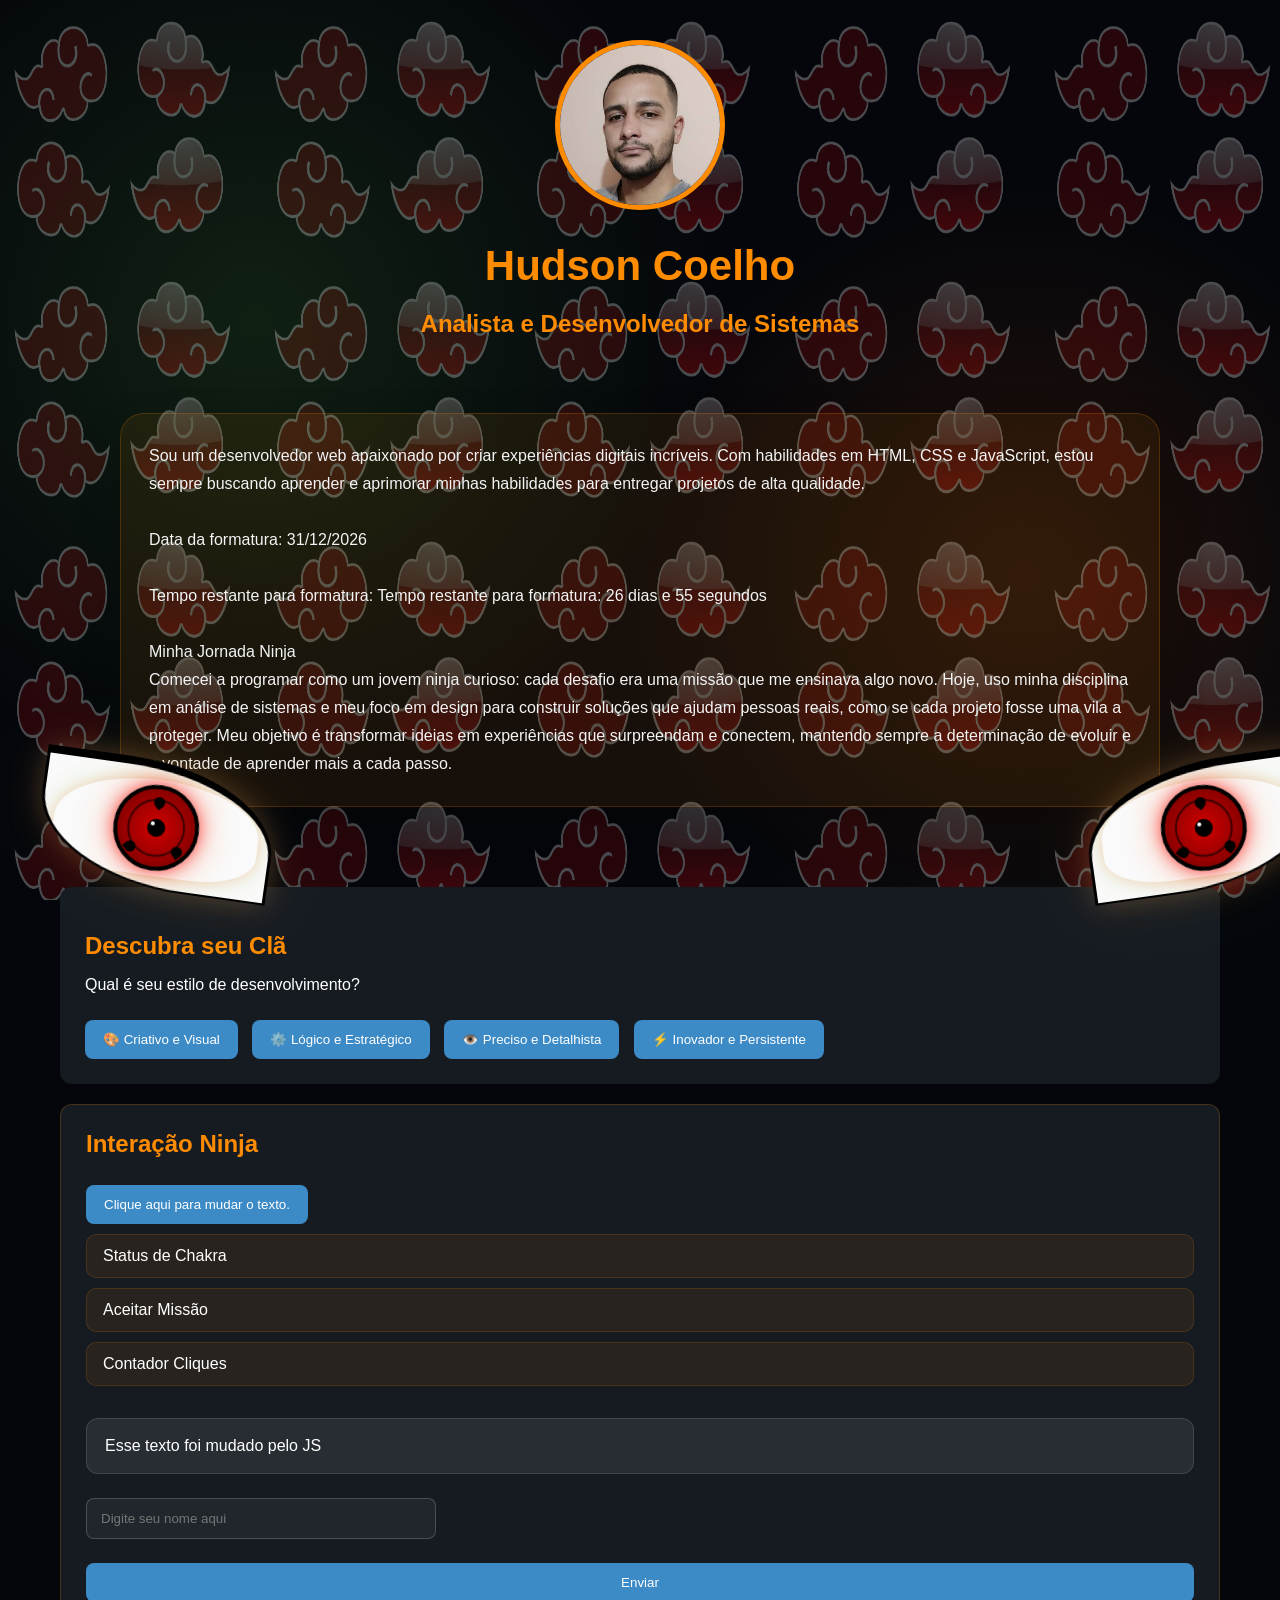
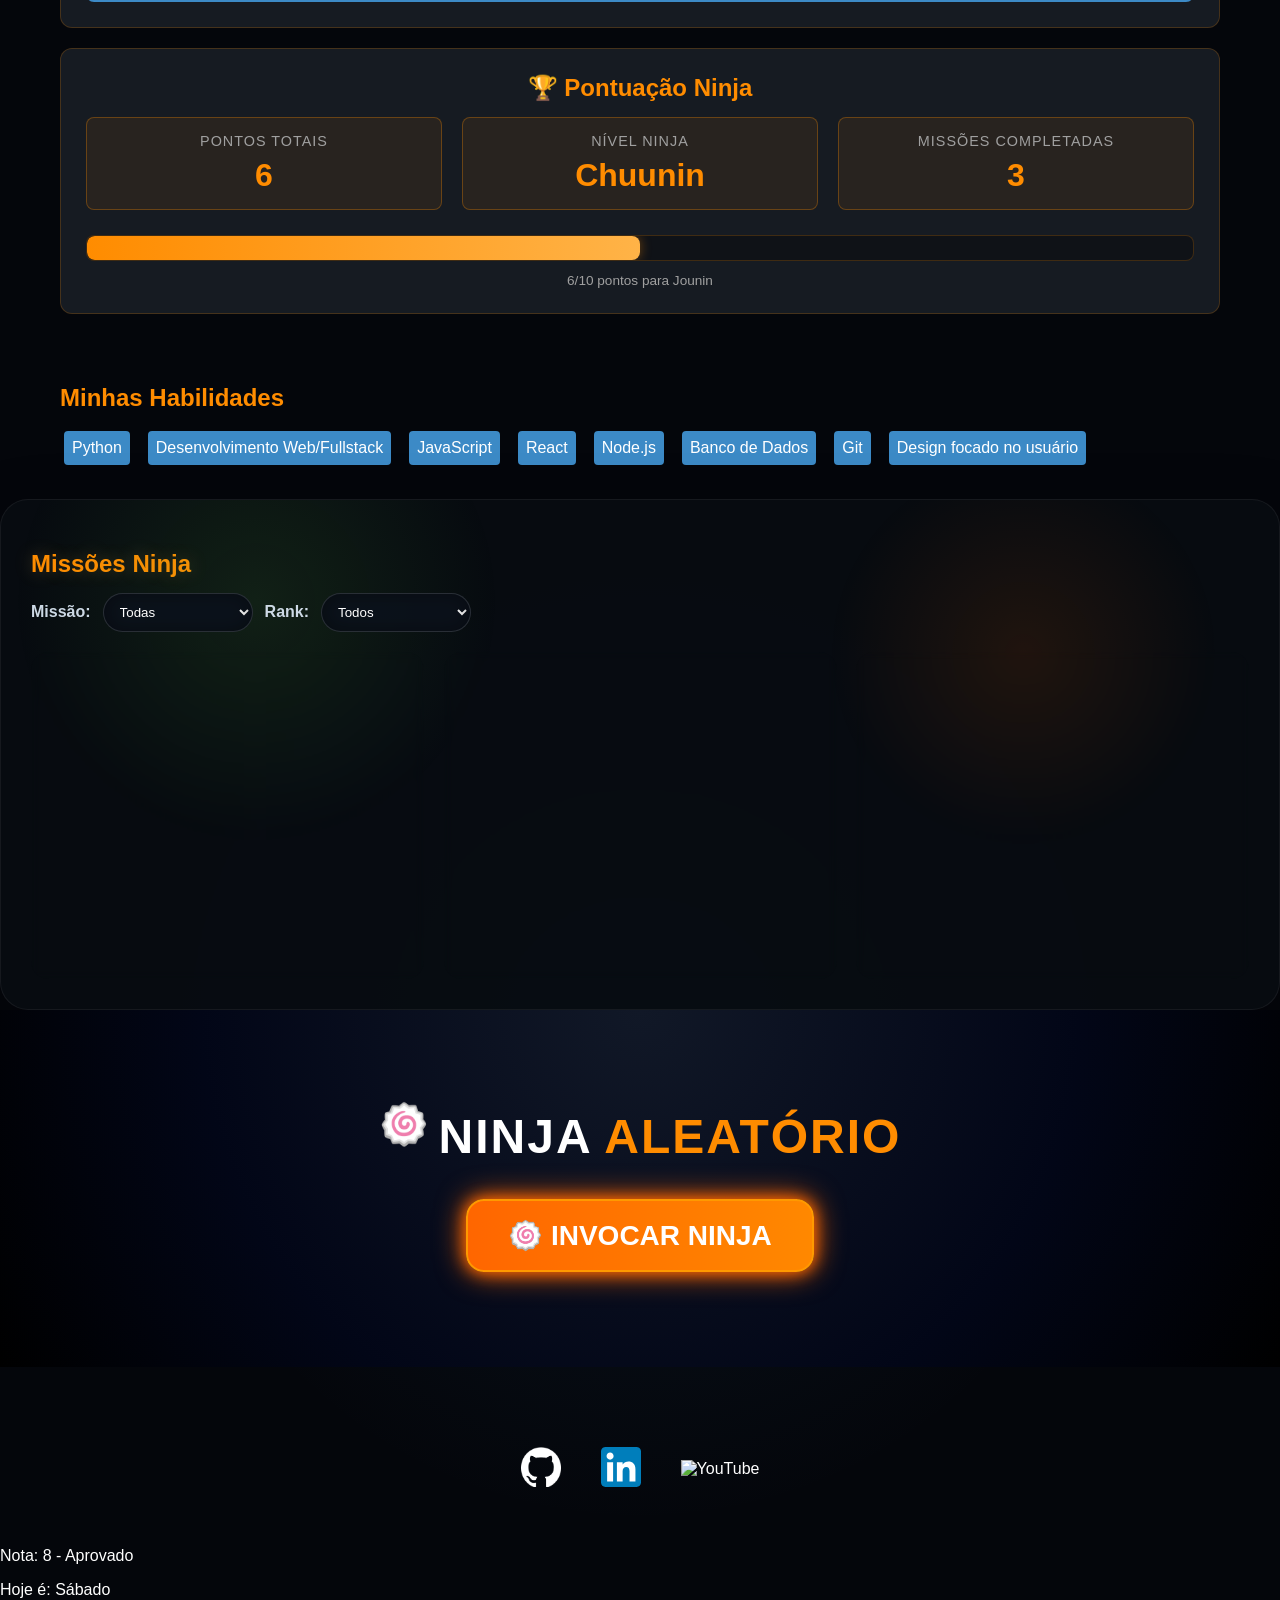
==== Portfolio/pages/index.html @ 0e1e95c1 "Primeira versao portfolio Naruto" ====
<!doctype html>
<html lang="pt-br">
  <head>
    <meta charset="UTF-8" />
    <meta name="viewport" content="width=device-width, initial-scale=1.0" />
    <title>Hudson Coelho</title>

    <link rel="stylesheet" href="/Portfolio/styles/styles.css" />
  </head>

  <body>
    <header class="center">
      <img src="/Portfolio/img/perfil.jpg" alt="Hudson Coelho" />

      <h1 id="meuNome"></h1>

      <h2 id="tituloProfissional"></h2>
    </header>

    <main>
      <section id="bioCompleto">
        <p id="textoBioCompleto"></p>
      </section>
    </main>

    <section id="quiz">
      <h2>Descubra seu Clã</h2>
      <p>Qual é seu estilo de desenvolvimento?</p>

      <button id="btn-visual">🎨 Criativo e Visual</button>
      <button id="btn-logica">⚙️ Lógico e Estratégico</button>
      <button id="btn-hyuga">👁️ Preciso e Detalhista</button>
      <button id="btn-uzumaki">⚡ Inovador e Persistente</button>

      <div id="resultado-quiz"></div>
    </section>
    <section id="interacao">
      <h2>Interação Ninja</h2>
      <button id="mudaTexto">Clique aqui para mudar o texto.</button>

      <div class="bloco-paragrafos">
        <p class="paragrafo">Status de Chakra</p>
        <p class="paragrafo">Aceitar Missão</p>
        <p class="paragrafo">Contador Cliques </p>
      </div>

      <div class="caixa-input">
        <div id="caixa">Sou uma caixa</div>
        <input type="text" id="nome" name="usuario" placeholder="Digite seu nome aqui" />
        <button id="enviar">Enviar</button>
      </div>
    </section>
    <section id="pontuacao-ninja">
      <h2>🏆 Pontuação Ninja</h2>
      <div class="ninja-stats">
        <div class="stat-box">
          <p class="stat-label">Pontos Totais</p>
          <p class="stat-valor" id="pontosTotais">0</p>
        </div>
        <div class="stat-box">
          <p class="stat-label">Nível Ninja</p>
          <p class="stat-valor" id="nivelNinja">Genin</p>
        </div>
        <div class="stat-box">
          <p class="stat-label">Missões Completadas</p>
          <p class="stat-valor" id="missoesCompletas">0</p>
        </div>
      </div>
      <div class="barra-progresso">
        <div class="barra-preenchida" id="barraProgresso"></div>
      </div>
      <p class="texto-progresso" id="textoProgresso"></p>
    </section>

    <section id="skills">
      <h2>Minhas Habilidades</h2>
      <div id="minhasSkills"></div>
    </section>

    <section id="projetos">
      <h2>Missões Ninja</h2>
      <div class="filtros-missao">
        <label for="filtroStatus">Missão:</label>
        <select id="filtroStatus">
          <option value="Todos">Todas</option>
        </select>

        <label for="filtroRank">Rank:</label>
        <select id="filtroRank">
          <option value="Todos">Todos</option>
        </select>
      </div>
      <div id="containerProjetos"></div>
    </section><section class="secaoNaruto">
      <div class="topoNaruto">
        <div class="simboloFolha">🍥</div>

        <h2>NINJA <span>ALEATÓRIO</span></h2>
      </div>

      <button id="btnNinja">🍥 INVOCAR NINJA</button>

      <p id="statusNinja"></p>

      <div id="ninja"></div>

      <div class="olhos">
        <div class="olho direito">
          <div class="sharingan">
            <div class="pupila"></div>
            <div class="tomoe t1"></div>
            <div class="tomoe t2"></div>
            <div class="tomoe t3"></div>
          </div>
        </div>
        <div class="olho esquerdo">
          <div class="sharingan">
            <div class="pupila"></div>
            <div class="tomoe t1"></div>
            <div class="tomoe t2"></div>
            <div class="tomoe t3"></div>
          </div>
        </div>        
      </div>
    </section>

    <footer>
      <a
        href="https://github.com/hudsoncoelho"
        target="_blank"
        rel="noopener noreferrer"
      >
        <img src="/Portfolio/img/github-mark-white.png" alt="GitHub" />
      </a>

      <a
        href="https://www.linkedin.com/in/hudson-coelho-silva"
        target="_blank"
        rel="noopener noreferrer"
      >
        <img src="/Portfolio/img/LinkedIn_icon.svg" alt="LinkedIn" />
      </a>

      <a
        href="https://www.youtube.com/@HudsonCoelho"
        target="_blank"
        rel="noopener noreferrer"
      >
        <img src="/Portfolio/img/youtube-svgrepo-com.svg" alt="YouTube" />
      </a>
    </footer>

    <script src="/Portfolio/scripts/script.js"></script>
  </body>
</html>
---- Portfolio/styles/styles.css ----
/* ───────────────── GERAL ───────────────── */

body {
  position: relative;
  color: white;
  background-color: #04060b;
  background-image:
    radial-gradient(circle at 20% 10%, rgba(91, 190, 66, 0.14), transparent 15%),
    radial-gradient(circle at 80% 18%, rgba(255, 102, 0, 0.12), transparent 14%),
    radial-gradient(circle at 50% 82%, rgba(60, 138, 198, 0.1), transparent 18%);
  font-family: Arial, sans-serif;
  margin: 0;
  padding: 0;
  min-height: 100vh;
  overflow-x: hidden;
}

body::before {
  content: "";
  position: fixed;
  inset: 0;
  background-image:
    linear-gradient(135deg, rgba(255, 255, 255, 0.03) 1px, transparent 1px),
    linear-gradient(225deg, rgba(255, 255, 255, 0.03) 1px, transparent 1px);
  opacity: 0.18;
  pointer-events: none;
  z-index: -2;
}

body::after {
  content: "";
  position: fixed;
  inset: 0;
  pointer-events: none;
  z-index: -1;
  background-image: url('../img/akatsuki-clouds.jpg');
  background-repeat: repeat;
  background-size: 260px 260px;
  background-position: center top;
  opacity: 0.28;
  filter: blur(0.6px);
  mix-blend-mode: screen;
}

/* ───────────────── CONTEÚDO ───────────────── */

main,
section {
  position: relative;
  padding: 30px 60px;
}

#bioCompleto {
  background: rgba(255, 140, 0, 0.08);
  border: 1px solid rgba(255, 140, 0, 0.2);
  border-radius: 24px;
  margin: 30px 60px;
  padding: 28px;
  box-shadow: 0 18px 45px rgba(0, 0, 0, 0.18);
}

#textoBioCompleto {
  white-space: pre-line;
  line-height: 1.75;
  color: #f4f4f4;
  margin: 0;
}

/* ───────────────── TÍTULOS ───────────────── */

h1 {
  color: #FF8C00;
  font-size: 42px;
  margin-bottom: 10px;
}

h2 {
  color: #FF8C00;
  margin-bottom: 15px;
}

/* ───────────────── LINKS ───────────────── */

a {
  color: white;
  text-decoration: none;
}

a:hover {
  color: #FF8C00;
}

/* ───────────────── QUIZ ───────────────── */

#quiz {
  background-color: #161b22;
  border-radius: 12px;
  margin: 20px 60px;
  padding: 25px;
}

#quiz button {
  padding: 12px 18px;
  margin-right: 10px;
  margin-top: 10px;

  border: none;
  border-radius: 8px;

  background-color: #3c8ac6;
  color: white;

  cursor: pointer;
  transition: 0.3s;
}

#quiz button:hover {
  background-color: #FF8C00;
}

#interacao {
  background-color: #161b22;
  border-radius: 12px;
  margin: 20px 60px;
  padding: 25px;
  border: 1px solid rgba(255, 140, 0, 0.2);
}

#interacao h2 {
  color: #FF8C00;
  margin-top: 0;
}

#interacao button,
#interacao input {
  margin-top: 12px;
}

#interacao button {
  padding: 12px 18px;
  border: none;
  border-radius: 8px;
  background-color: #3c8ac6;
  color: white;
  cursor: pointer;
  transition: 0.3s;
}

#interacao button:hover {
  background-color: #FF8C00;
}

#interacao input {
  display: block;
  width: 100%;
  max-width: 320px;
  padding: 12px 14px;
  margin-top: 12px;
  border-radius: 8px;
  border: 1px solid rgba(255, 255, 255, 0.18);
  background-color: rgba(255, 255, 255, 0.05);
  color: white;
}

.paragrafo {
  margin: 10px 0;
  padding: 12px 16px;
  background: rgba(255, 140, 0, 0.08);
  border: 1px solid rgba(255, 140, 0, 0.15);
  border-radius: 10px;
  cursor: pointer;
  transition: transform 0.2s ease, background-color 0.2s ease, color 0.2s ease;
}

.paragrafo:hover {
  transform: translateX(4px);
  background-color: rgba(255, 140, 0, 0.16);
}

.paragrafo.ativo {
  background-color: rgba(255, 102, 0, 0.3);
  color: #fff;
}

#caixa {
  margin-top: 16px;
  padding: 18px;
  border-radius: 12px;
  background: rgba(255, 255, 255, 0.08);
  border: 1px solid rgba(255, 255, 255, 0.12);
  color: #fff;
}

.caixa-input {
  margin-top: 16px;
  display: flex;
  flex-direction: column;
  gap: 12px;
}

/* ───────────────── PONTUAÇÃO NINJA ───────────────── */

#pontuacao-ninja {
  background-color: #161b22;
  border-radius: 12px;
  margin: 20px 60px;
  padding: 25px;
  border: 1px solid rgba(255, 140, 0, 0.2);
}

#pontuacao-ninja h2 {
  text-align: center;
  margin-top: 0;
  color: #FF8C00;
}

.ninja-stats {
  display: flex;
  gap: 20px;
  margin-bottom: 25px;
  justify-content: space-around;
}

.stat-box {
  background: rgba(255, 140, 0, 0.08);
  border: 1px solid rgba(255, 140, 0, 0.3);
  border-radius: 8px;
  padding: 15px 20px;
  text-align: center;
  flex: 1;
  min-width: 150px;
}

.stat-label {
  margin: 0;
  font-size: 0.9rem;
  color: #a0a0a0;
  text-transform: uppercase;
  letter-spacing: 1px;
}

.stat-valor {
  margin: 8px 0 0 0;
  font-size: 2rem;
  font-weight: bold;
  color: #FF8C00;
}

.barra-progresso {
  background-color: rgba(0, 0, 0, 0.3);
  border-radius: 8px;
  height: 24px;
  margin-bottom: 12px;
  overflow: hidden;
  border: 1px solid rgba(255, 140, 0, 0.2);
}

.barra-preenchida {
  background: linear-gradient(90deg, #FF8C00, #FFB347);
  height: 100%;
  width: 0%;
  transition: width 0.4s ease;
  border-radius: 8px;
  box-shadow: 0 0 12px rgba(255, 140, 0, 0.4);
}

.texto-progresso {
  text-align: center;
  font-size: 0.85rem;
  color: #a0a0a0;
  margin: 0;
}

/* ───────────────── SKILLS ───────────────── */

#minhasSkills {
  display: flex;
  flex-wrap: wrap;
  gap: 10px;
}

/* ───────────────── PROJETOS ───────────────── */

#containerProjetos {
  display: grid;

  grid-template-columns: repeat(auto-fit, minmax(280px, 1fr));

  gap: 20px;
}

#projetos h2 {
  color: #FF8C00;
}

.filtros-missao {
  display: flex;
  flex-wrap: wrap;
  gap: 12px;
  align-items: center;
  margin-bottom: 20px;
}

.filtros-missao label {
  color: #cdd9e5;
  font-weight: 600;
}

.filtros-missao select {
  background: rgba(12, 18, 28, 0.95);
  color: #fff;
  border: 1px solid rgba(255, 255, 255, 0.12);
  padding: 10px 12px;
  border-radius: 999px;
  min-width: 150px;
  box-shadow: inset 0 0 20px rgba(0, 0, 0, 0.35);
}

#projetos {
  background: rgba(8, 12, 18, 0.92);
  border: 1px solid rgba(255, 255, 255, 0.06);
  border-radius: 28px;
  box-shadow: 0 20px 60px rgba(0, 0, 0, 0.35);
  padding: 30px;
}

#projetos h2 {
  color: #FF8C00;
  text-shadow: 0 0 18px rgba(255, 209, 102, 0.25);
}

#projetos::before {
  content: "";
  position: absolute;
  inset: 0;
  pointer-events: none;
  background: radial-gradient(circle at 20% 20%, rgba(91, 190, 66, 0.12), transparent 22%),
              radial-gradient(circle at 80% 30%, rgba(255, 102, 0, 0.1), transparent 18%);
  border-radius: 28px;
}

.filtros-missao {
  position: relative;
  z-index: 1;
}

/* ───────────────── CARDS ───────────────── */

.missao-card {
  position: relative;
  overflow: hidden;
  background: linear-gradient(180deg, rgba(12, 18, 32, 0.98), rgba(7, 10, 18, 0.95));
  padding: 28px;
  border-radius: 18px;
  border: 1px solid rgba(91, 190, 66, 0.22);
  box-shadow: 0 18px 42px rgba(0, 0, 0, 0.35);
  transition: transform 0.35s ease, border-color 0.3s ease, box-shadow 0.3s ease;
  backdrop-filter: blur(4px);
}

.missao-card::before {
  content: "";
  position: absolute;
  inset: 0;
  background: radial-gradient(circle at top left, rgba(91, 190, 66, 0.14), transparent 22%),
              radial-gradient(circle at bottom right, rgba(255, 102, 0, 0.1), transparent 22%);
  pointer-events: none;
}

.missao-card:hover {
  transform: translateY(-8px) scale(1.01);
  border-color: rgba(91, 190, 66, 0.5);
  box-shadow: 0 20px 54px rgba(0, 0, 0, 0.45);
}

.missao-header {
  display: flex;
  justify-content: space-between;
  align-items: flex-start;
  gap: 12px;
  flex-wrap: wrap;
}

.missao-header h3 {
  margin: 0;
  font-size: 1.25rem;
}

.missao-badges {
  display: flex;
  flex-wrap: wrap;
  gap: 8px;
}

.badge {
  display: inline-flex;
  align-items: center;
  justify-content: center;
  padding: 6px 12px;
  border-radius: 999px;
  font-size: 0.85rem;
  font-weight: 700;
  letter-spacing: 0.04em;
  text-transform: uppercase;
  border: 1px solid rgba(255, 255, 255, 0.12);
}

.badge-rank {
  background: rgba(91, 190, 66, 0.16);
  color: #b5ff82;
  border-color: rgba(91, 190, 66, 0.28);
}

.badge-status {
  background: rgba(60, 138, 198, 0.14);
  color: #c4e5ff;
  border-color: rgba(60, 138, 198, 0.28);
}

.badge-status.ativa {
  background: rgba(255, 102, 0, 0.16);
  color: #ffd98f;
  border-color: rgba(255, 102, 0, 0.28);
}

.badge-status.em-andamento {
  background: rgba(255, 255, 255, 0.08);
  color: #ffffff;
  border-color: rgba(255, 255, 255, 0.18);
}

.badge-status.concluida {
  background: rgba(0, 255, 112, 0.16);
  color: #8fff9b;
  border-color: rgba(0, 255, 112, 0.28);
}

.missao-detalhes p {
  margin: 0.8rem 0;
  line-height: 1.6;
}

/* ───────────────── FOOTER ───────────────── */

footer {
  display: flex;
  justify-content: center;
  align-items: center;

  margin-top: 40px;
  padding: 20px;
}

footer a {
  margin: 20px;
  text-align: center;
}

footer img {
  width: 40px;
  height: 40px;

  transition: 0.3s;
}

footer img:hover {
  transform: scale(1.1);
}

/* ───────────────── RESPONSIVIDADE ───────────────── */

@media (max-width: 768px) {
  main,
  section {
    padding: 20px;
  }

  #quiz {
    margin: 20px;
  }

  h1 {
    font-size: 32px;
  }
}

header {
  text-align: center;
  padding-top: 40px;
}

header img {
  width: 160px;
  height: 160px;

  border-radius: 50%;
  border: 5px solid #FF8C00;

  object-fit: cover;
}

/* =========================
   SEÇÃO NARUTO
========================= */

.secaoNaruto {
  position: relative;

  display: flex;
  flex-direction: column;
  align-items: center;

  padding: 60px 20px;

  overflow: hidden;

  background: radial-gradient(
    circle at top,
    #111827 0%,
    #020617 60%,
    #000 100%
  );
}

/* =========================
   TÍTULO
========================= */

.topoNaruto {
  display: flex;
  align-items: center;
  gap: 10px;

  margin-bottom: 20px;
}

.topoNaruto h2 {
  color: white;

  font-size: 48px;
  font-weight: bold;

  letter-spacing: 2px;
}

.topoNaruto span {
  color: #FF8C00;
}

.simboloFolha {
  font-size: 40px;
}

/* =========================
   BOTÃO
========================= */

#btnNinja {
  background: linear-gradient(90deg, #ff6600, #ff8800);

  color: white;

  border: 2px solid #ff9900;

  padding: 18px 40px;

  border-radius: 18px;

  font-size: 28px;
  font-weight: bold;

  cursor: pointer;

  transition: 0.3s;

  box-shadow:
    0 0 15px #ff6600,
    0 0 30px #ff6600;
}

#btnNinja:hover {
  transform: scale(1.05);

  box-shadow:
    0 0 20px #ff8800,
    0 0 50px #ff6600;
}

/* =========================
   STATUS
========================= */

#statusNinja {
  color: white;

  margin-top: 15px;

  font-size: 20px;
}

/* =========================
   CARD
========================= */

.cardNaruto {
  margin-top: 30px;

  width: 900px;
  max-width: 95%;

  background: rgba(10, 15, 30, 0.95);

  border: 3px solid #ff6600;

  border-radius: 25px;

  padding: 30px;

  display: flex;
  gap: 30px;
  align-items: center;

  box-shadow: 0 0 25px #ff6600;
}

/* =========================
   IMAGEM
========================= */

.cardNaruto img {
  width: 320px;

  aspect-ratio: 1 / 1;

  object-fit: cover;

  border-radius: 20px;

  border: 3px solid #ff6600;

  box-shadow: 0 0 20px #ff6600;
}

/* =========================
   INFORMAÇÕES
========================= */

.infoNaruto {
  flex: 1;

  color: white;
}

.infoNaruto h2 {
  color: #39ff14;

  font-size: 42px;

  margin-bottom: 25px;
}

.infoNaruto p {
  font-size: 24px;

  margin: 14px 0;

  line-height: 1.4;
}

.infoNaruto strong {
  color: #ffffff;
}

/* =========================
   OLHOS SHARINGAN
========================= */

.olhos {

    position: fixed;

    bottom: 20px;

    left: 0;

    width: 100%;

    display: flex;

    justify-content: space-between;

    align-items: flex-end;

    padding: 0 40px;

    pointer-events: none;

    z-index: 9999;
}

/* =========================
   FORMATO DOS OLHOS
========================= */

.olho {

    position: relative;
    width: 230px;
    height: 120px;

    background: #fafafa;

    border-top: 8px solid #000;
    border-left: 3px solid #000;
    border-right: 3px solid #000;
    border-bottom: 2px solid #000;

    overflow: hidden;

    display: flex;
    justify-content: center;
    align-items: center;

    box-shadow:
        0 0 24px rgba(255,255,255,0.1),
        0 0 40px rgba(255, 102, 0, 0.2),
        0 0 80px rgba(91, 190, 66, 0.08);
}

.olho::before {
    content: "";
    position: absolute;
    inset: -18px;
    border-radius: 60% 60% 50% 50%;
    background: radial-gradient(circle at 50% 50%, rgba(255, 102, 0, 0.25), transparent 50%);
    filter: blur(12px);
    opacity: 0.8;
    animation: pulsarEnergia 3.8s ease-in-out infinite;
    pointer-events: none;
}

.olho::after {
    content: "";
    position: absolute;
    inset: 12px;
    border-radius: 80% 80% 50% 50%;
    border: 1px solid rgba(255, 255, 255, 0.12);
    box-shadow: 0 0 14px rgba(255, 102, 0, 0.25), 0 0 32px rgba(91, 190, 66, 0.16);
    animation: girarEnergia 12s linear infinite;
    pointer-events: none;
}

@keyframes pulsarEnergia {
    0%, 100% {
        transform: scale(1);
        opacity: 0.85;
    }

    50% {
        transform: scale(1.09);
        opacity: 0.5;
    }
}

@keyframes girarEnergia {
    0% {
        transform: rotate(0deg);
    }

    100% {
        transform: rotate(360deg);
    }
}

/* OLHO ESQUERDO */

.olho.esquerdo {

    border-radius: 65% 0;

    transform:
        rotate(-8deg)
        translateY(10px);
}

/* OLHO DIREITO */

.olho.direito {

    border-radius: 0 65%;

    transform:
        rotate(8deg)
        translateY(10px);
}

/* =========================
   SHARINGAN
========================= */

.sharingan {

    width: 78px;
    height: 78px;

    background:
        radial-gradient(
            circle,
            #d10000 0%,
            #8b0000 70%,
            #3a0000 100%
        );

    border-radius: 50%;

    border: 4px solid #000;

    position: relative;

    display: flex;
    justify-content: center;
    align-items: center;

    box-shadow:
        0 0 15px rgba(255,0,0,0.6),
        0 0 30px rgba(255,0,0,0.25);
}

/* ANEL INTERNO */

.sharingan::before {

    content: "";

    position: absolute;

    width: 54px;
    height: 54px;

    border: 2px solid rgba(0,0,0,0.6);

    border-radius: 50%;
}

/* =========================
   PUPILA
========================= */

.pupila {

    width: 18px;
    height: 18px;

    background: black;

    border-radius: 50%;

    position: absolute;
    top: 50%;
    left: 50%;
    transform: translate(-50%, -50%);

    z-index: 10;
    will-change: transform;
}

/* BRILHO */

.pupila::after {

    content: "";

    position: absolute;

    width: 4px;
    height: 4px;

    background: white;

    border-radius: 50%;

    top: 3px;
    left: 3px;
}

/* =========================
   TOMOES
========================= */

.tomoe {

    position: absolute;

    width: 11px;
    height: 11px;

    background: black;

    border-radius: 50% 50% 50% 0;
}

/* SUPERIOR */

.t1 {

    top: 8px;
    left: 50%;

    transform:
        translateX(-50%)
        rotate(-45deg);
}

/* ESQUERDA */

.t2 {

    bottom: 12px;
    left: 10px;

    transform: rotate(45deg);
}

/* DIREITA */

.t3 {

    bottom: 12px;
    right: 10px;

    transform: rotate(-45deg);
}

/* =========================
   RESPONSIVO
========================= */

@media (max-width: 768px) {

    .olhos {

        padding: 0 10px;
    }

    .olho {

        width: 130px;
        height: 70px;
    }

    .sharingan {

        width: 48px;
        height: 48px;
    }

    .pupila {

        width: 12px;
        height: 12px;
    }

    .tomoe {

        width: 6px;
        height: 6px;
    }
}
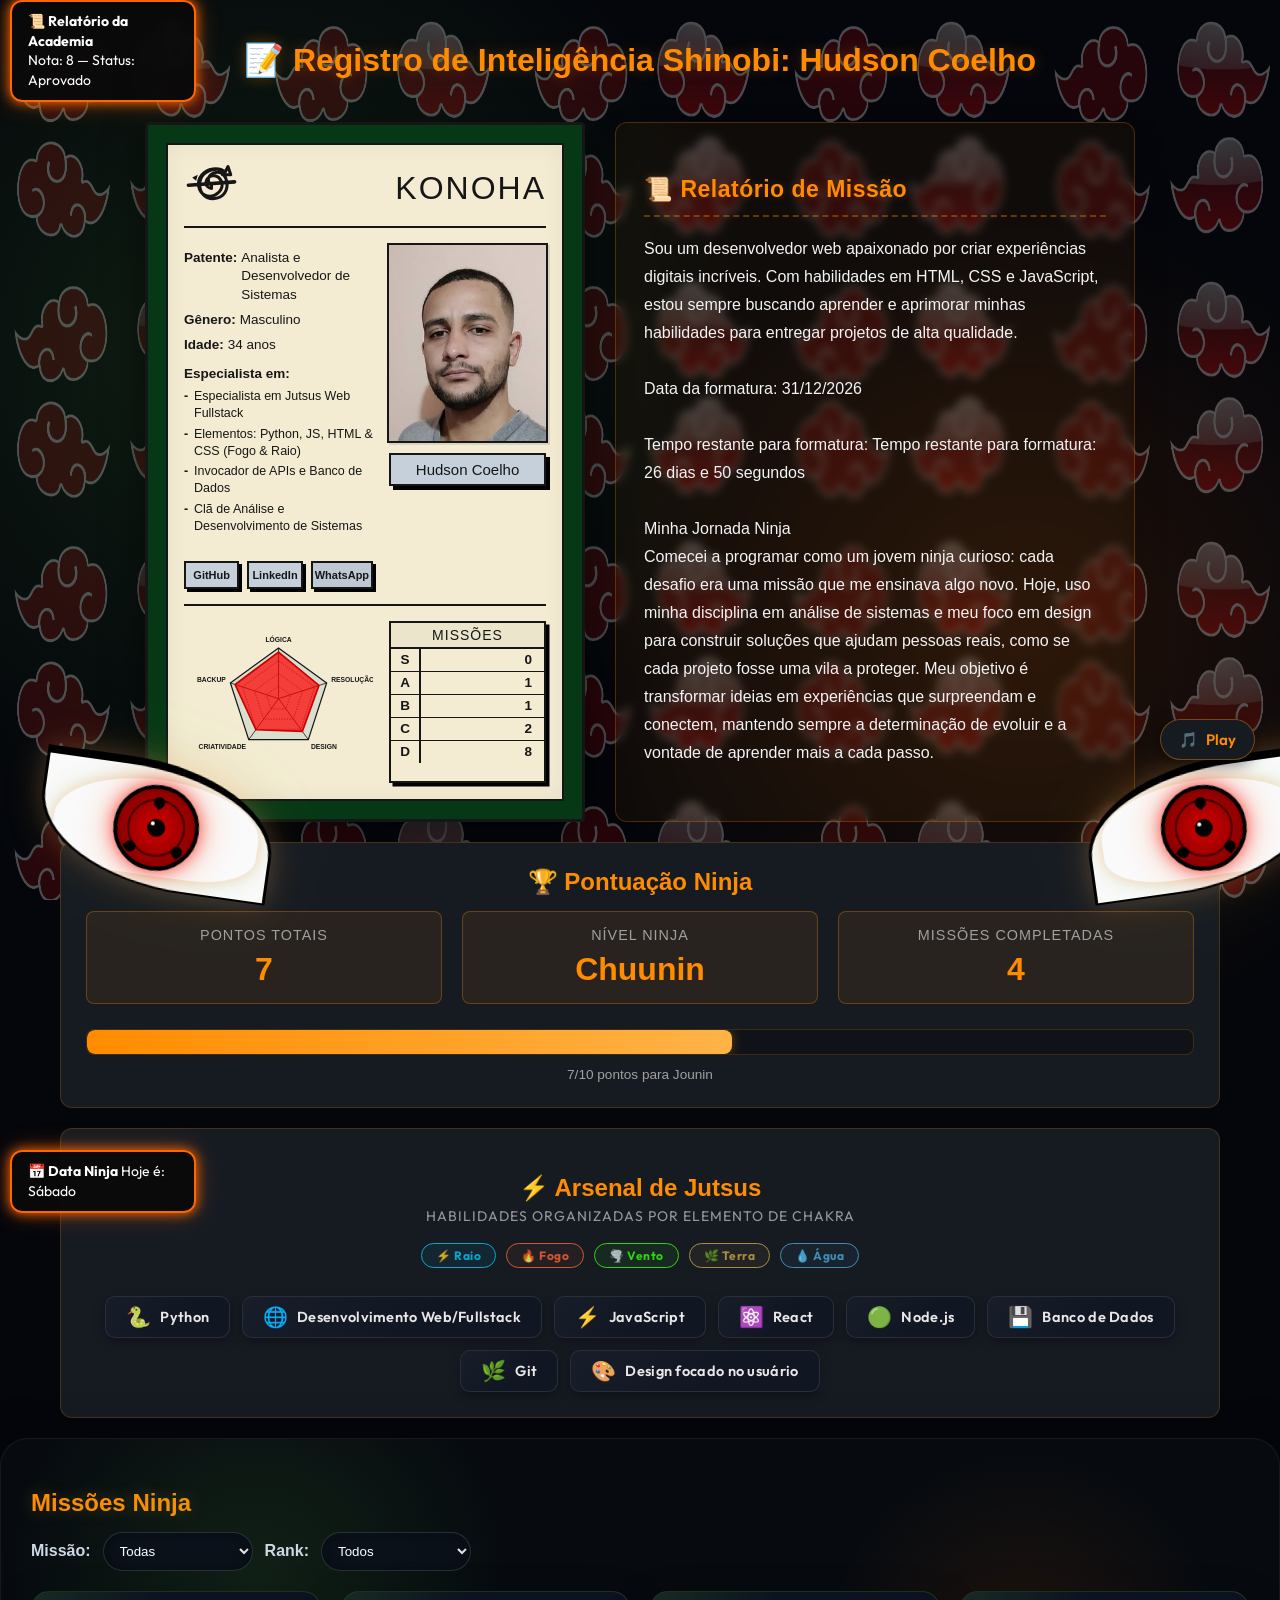
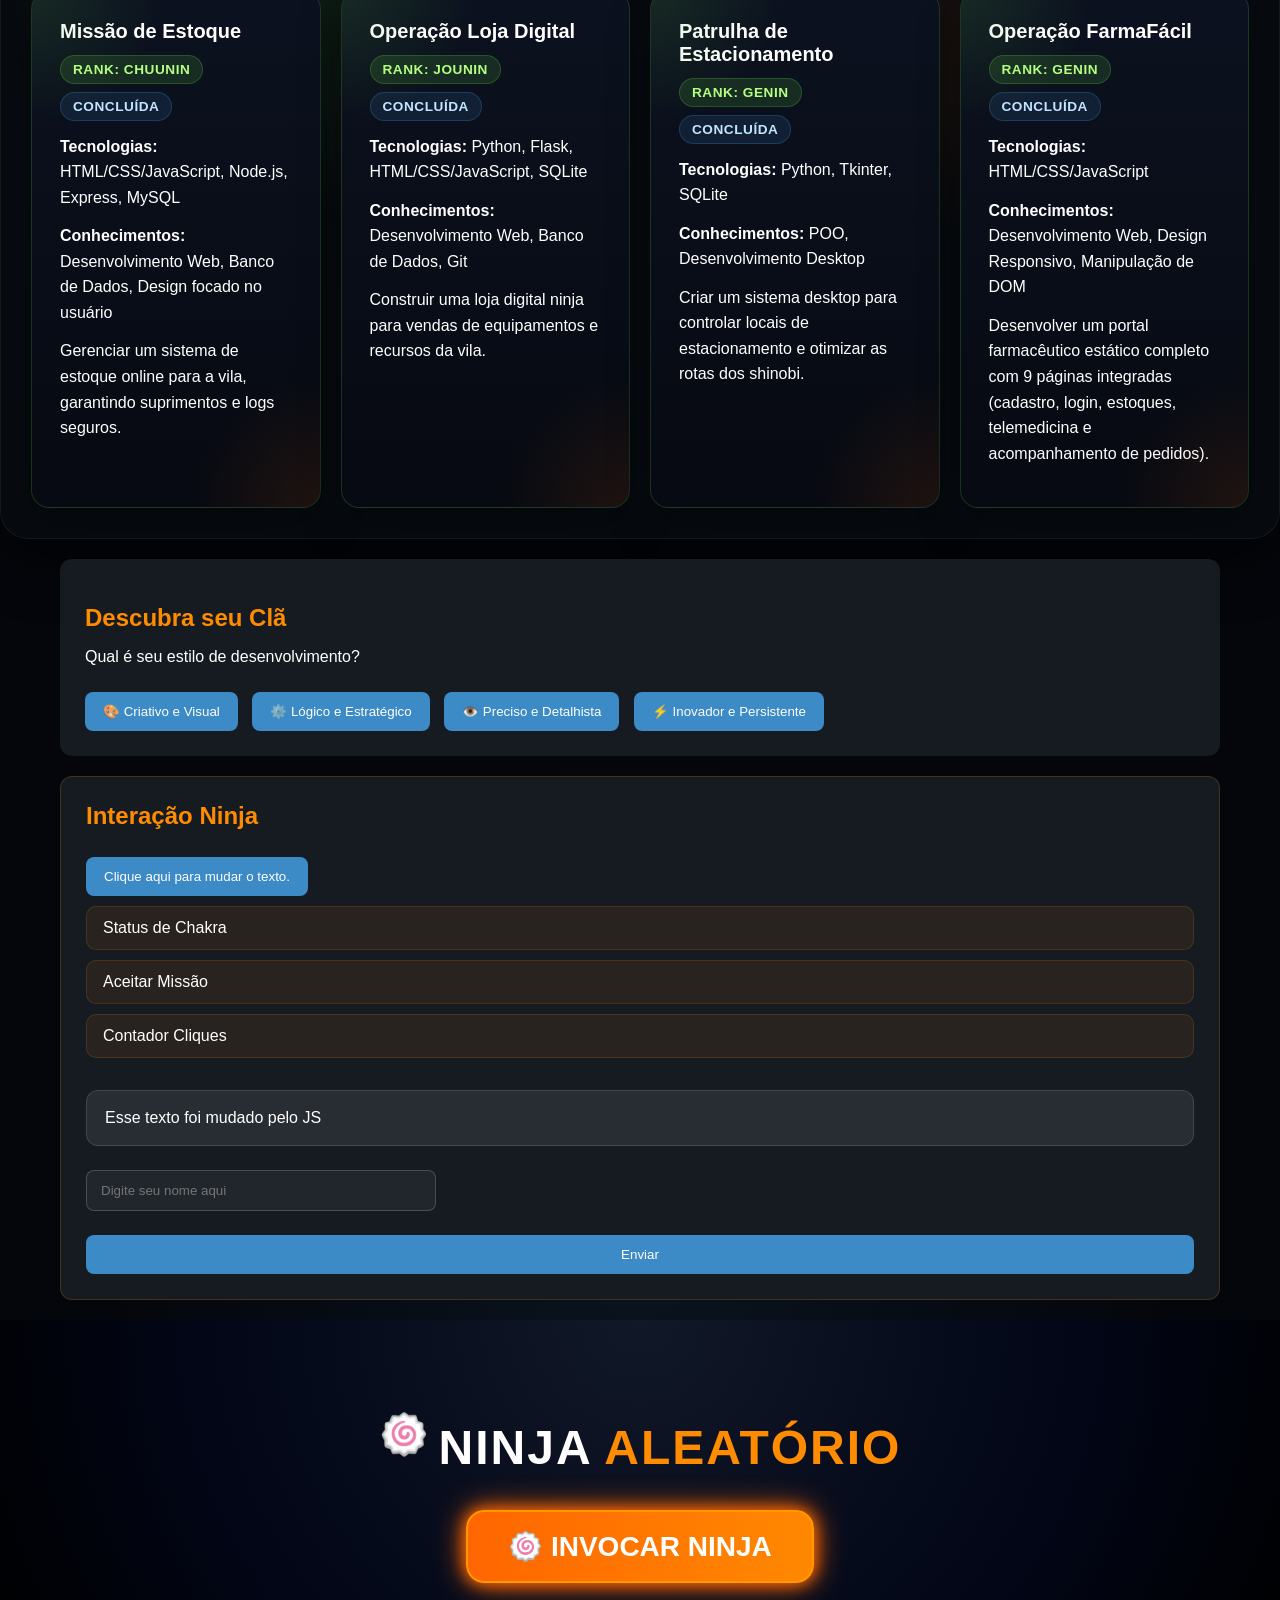
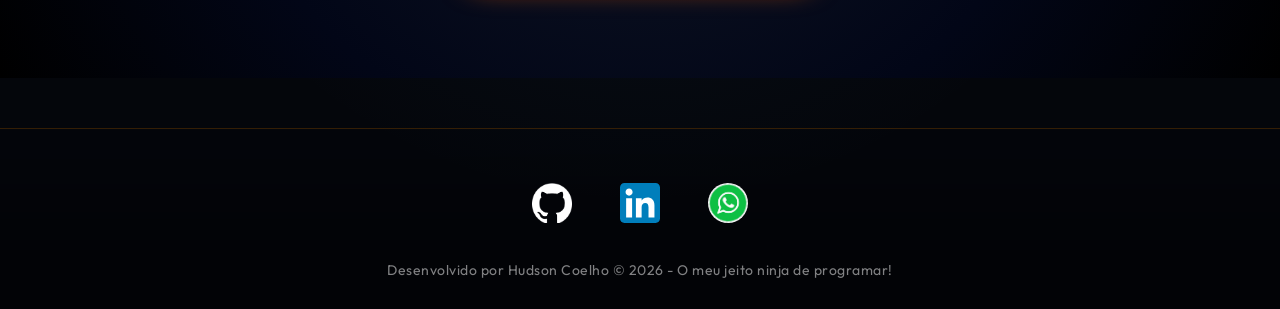
==== commit 229012d0: "Versão final com ajustes nos alertas e API de ninjas famosos" ====
--- a/Portfolio/pages/index.html
+++ b/Portfolio/pages/index.html
@@ -9,47 +9,265 @@
   </head>
 
   <body>
-    <header class="center">
-      <img src="/Portfolio/img/perfil.jpg" alt="Hudson Coelho" />
-
-      <h1 id="meuNome"></h1>
-
-      <h2 id="tituloProfissional"></h2>
-    </header>
-
-    <main>
-      <section id="bioCompleto">
-        <p id="textoBioCompleto"></p>
-      </section>
-    </main>
-
-    <section id="quiz">
-      <h2>Descubra seu Clã</h2>
-      <p>Qual é seu estilo de desenvolvimento?</p>
-
-      <button id="btn-visual">🎨 Criativo e Visual</button>
-      <button id="btn-logica">⚙️ Lógico e Estratégico</button>
-      <button id="btn-hyuga">👁️ Preciso e Detalhista</button>
-      <button id="btn-uzumaki">⚡ Inovador e Persistente</button>
-
-      <div id="resultado-quiz"></div>
-    </section>
-    <section id="interacao">
-      <h2>Interação Ninja</h2>
-      <button id="mudaTexto">Clique aqui para mudar o texto.</button>
-
-      <div class="bloco-paragrafos">
-        <p class="paragrafo">Status de Chakra</p>
-        <p class="paragrafo">Aceitar Missão</p>
-        <p class="paragrafo">Contador Cliques </p>
-      </div>
-
-      <div class="caixa-input">
-        <div id="caixa">Sou uma caixa</div>
-        <input type="text" id="nome" name="usuario" placeholder="Digite seu nome aqui" />
-        <button id="enviar">Enviar</button>
-      </div>
-    </section>
+    <h1 class="main-dashboard-title">
+      📝 Registro de Inteligência Shinobi: Hudson Coelho
+    </h1>
+    <div class="dashboard-container">
+      <header class="databook-frame-container">
+        <div class="databook-card">
+          <!-- Cabeçalho do Card (Logo e Título) -->
+          <div class="databook-header">
+            <div class="databook-village-symbol">
+              <svg
+                viewBox="0 0 100 100"
+                class="konoha-svg"
+                xmlns="http://www.w3.org/2000/svg"
+              >
+                <path
+                  d="M 50,50 C 45,50 40,45 40,40 C 40,32 48,25 56,27 C 66,29 72,40 68,50 C 64,60 50,68 38,62 C 26,56 22,38 32,26 C 42,14 62,10 75,20 L 80,10 L 85,25 L 70,25 L 75,20 C 64,12 46,14 36,24 C 26,34 26,52 36,62 C 46,72 66,70 74,58 C 82,46 78,28 68,22 C 60,18 48,22 45,30 C 42,38 48,44 50,42 Z"
+                  fill="none"
+                  stroke="#161616"
+                  stroke-width="5.5"
+                  stroke-linecap="round"
+                  stroke-linejoin="round"
+                />
+                <polygon points="22,36 15,30 25,25" fill="#161616" />
+                <line
+                  x1="8"
+                  y1="44"
+                  x2="92"
+                  y2="38"
+                  stroke="#161616"
+                  stroke-width="6.5"
+                  stroke-linecap="round"
+                />
+              </svg>
+            </div>
+            <div class="databook-title">KONOHA</div>
+          </div>
+
+          <!-- Corpo do Card -->
+          <div class="databook-body">
+            <!-- Coluna Esquerda: Informações e Links de Equipe -->
+            <div class="databook-left-col">
+              <div class="databook-info">
+                <p>
+                  <span class="info-label">Patente:</span>
+                  <span id="tituloProfissional" class="info-text"></span>
+                </p>
+                <p>
+                  <span class="info-label">Gênero:</span>
+                  <span class="info-text">Masculino</span>
+                </p>
+                <p>
+                  <span class="info-label">Idade:</span>
+                  <span class="info-text">34 anos</span>
+                </p>
+
+                <div class="databook-special">
+                  <span class="special-title">Especialista em:</span>
+                  <ul class="special-list">
+                    <li>Especialista em Jutsus Web Fullstack</li>
+                    <li>Elementos: Python, JS, HTML & CSS (Fogo & Raio)</li>
+                    <li>Invocador de APIs e Banco de Dados</li>
+                    <li>Clã de Análise e Desenvolvimento de Sistemas</li>
+                  </ul>
+                </div>
+              </div>
+
+              <!-- Links Sociais Estilizados -->
+              <div class="databook-team">
+                <a
+                  href="https://github.com/hudsoncoelho"
+                  target="_blank"
+                  rel="noopener noreferrer"
+                  class="team-member-card"
+                  title="Ver GitHub (Sakura)"
+                >
+                  <span>GitHub</span>
+                </a>
+                <a
+                  href="https://www.linkedin.com/in/hudson-coelho-silva"
+                  target="_blank"
+                  rel="noopener noreferrer"
+                  class="team-member-card"
+                  title="Ver LinkedIn"
+                >
+                  <span>LinkedIn</span>
+                </a>
+                <a
+                  href="https://wa.me/5537999538632"
+                  target="_blank"
+                  rel="noopener noreferrer"
+                  class="team-member-card team-member-blank"
+                  title="Falar no WhatsApp"
+                >
+                  <span>WhatsApp</span>
+                </a>
+              </div>
+            </div>
+
+            <!-- Coluna Direita: Foto de Perfil e Placa de Nome -->
+            <div class="databook-right-col">
+              <div class="databook-photo-container">
+                <img src="/Portfolio/img/perfil.jpg" alt="Hudson Coelho" />
+              </div>
+              <div class="databook-name-plate">
+                <span id="meuNome"></span>
+              </div>
+            </div>
+          </div>
+
+          <!-- Rodapé do Card (Gráfico de Habilidades & Missões) -->
+          <div class="databook-footer">
+            <!-- Gráfico Pentagonal de Habilidades (Radar Chart) -->
+            <div class="databook-radar-container">
+              <svg viewBox="-40 -15 280 240" class="radar-svg">
+                <!-- Grade do pentágono: Nível 4 (Externo) -->
+                <polygon
+                  points="100,25 171.3,76.8 144.1,160.7 55.9,160.7 28.7,76.8"
+                  fill="rgba(196, 214, 204, 0.55)"
+                  stroke="#161616"
+                  stroke-width="1.8"
+                />
+                <!-- Grade do pentágono: Nível 3 -->
+                <polygon
+                  points="100,43.75 153.5,82.6 133.1,145.5 66.9,145.5 46.5,82.6"
+                  fill="none"
+                  stroke="#161616"
+                  stroke-width="1"
+                  stroke-dasharray="2,2"
+                />
+                <!-- Grade do pentágono: Nível 2 -->
+                <polygon
+                  points="100,62.5 135.7,88.4 122,130.3 78,130.3 64.3,88.4"
+                  fill="none"
+                  stroke="#161616"
+                  stroke-width="1"
+                  stroke-dasharray="2,2"
+                />
+                <!-- Grade do pentágono: Nível 1 -->
+                <polygon
+                  points="100,81.25 117.8,94.2 111,115.2 89,115.2 82.2,94.2"
+                  fill="none"
+                  stroke="#161616"
+                  stroke-width="1"
+                  stroke-dasharray="2,2"
+                />
+
+                <!-- Linhas de Eixo (Spokes) -->
+                <line
+                  x1="100"
+                  y1="100"
+                  x2="100"
+                  y2="25"
+                  stroke="#161616"
+                  stroke-width="1.2"
+                />
+                <line
+                  x1="100"
+                  y1="100"
+                  x2="171.3"
+                  y2="76.8"
+                  stroke="#161616"
+                  stroke-width="1.2"
+                />
+                <line
+                  x1="100"
+                  y1="100"
+                  x2="144.1"
+                  y2="160.7"
+                  stroke="#161616"
+                  stroke-width="1.2"
+                />
+                <line
+                  x1="100"
+                  y1="100"
+                  x2="55.9"
+                  y2="160.7"
+                  stroke="#161616"
+                  stroke-width="1.2"
+                />
+                <line
+                  x1="100"
+                  y1="100"
+                  x2="28.7"
+                  y2="76.8"
+                  stroke="#161616"
+                  stroke-width="1.2"
+                />
+
+                <!-- Polígono Vermelho das Estatísticas Reais -->
+                <polygon
+                  id="radar-value-poly"
+                  points="100,32.5 157.1,81.5 137,151 66.5,146.1 32.9,78.2"
+                  fill="rgba(255, 0, 0, 0.72)"
+                  stroke="#cc0000"
+                  stroke-width="2.5"
+                  stroke-linejoin="round"
+                />
+
+                <!-- Rótulos dos Eixos (Textos) -->
+                <text x="100" y="16" text-anchor="middle" class="radar-label">
+                  LÓGICA
+                </text>
+                <text x="178" y="75" text-anchor="start" class="radar-label">
+                  RESOLUÇÃO DE PROBLEMAS
+                </text>
+                <text x="148" y="174" text-anchor="start" class="radar-label">
+                  DESIGN
+                </text>
+                <text x="52" y="174" text-anchor="end" class="radar-label">
+                  CRIATIVIDADE
+                </text>
+                <text x="22" y="75" text-anchor="end" class="radar-label">
+                  BACKUP
+                </text>
+              </svg>
+            </div>
+
+            <!-- Tabela de Missões -->
+            <div class="databook-missions-container">
+              <div class="missions-title">MISSÕES</div>
+              <table class="missions-table">
+                <tbody>
+                  <tr>
+                    <td class="m-rank">S</td>
+                    <td id="m-s-count" class="m-val">0</td>
+                  </tr>
+                  <tr>
+                    <td class="m-rank">A</td>
+                    <td id="m-a-count" class="m-val">0</td>
+                  </tr>
+                  <tr>
+                    <td class="m-rank">B</td>
+                    <td id="m-b-count" class="m-val">0</td>
+                  </tr>
+                  <tr>
+                    <td class="m-rank">C</td>
+                    <td id="m-c-count" class="m-val">0</td>
+                  </tr>
+                  <tr>
+                    <td class="m-rank">D</td>
+                    <td id="m-d-count" class="m-val">0</td>
+                  </tr>
+                </tbody>
+              </table>
+            </div>
+          </div>
+        </div>
+      </header>
+
+      <main class="bio-main-col">
+        <section id="bioCompleto">
+          <div class="bio-wrapper">
+            <h2 class="bio-destaque-titulo">📜 Relatório de Missão</h2>
+            <p id="textoBioCompleto"></p>
+          </div>
+        </section>
+      </main>
+    </div>
+
     <section id="pontuacao-ninja">
       <h2>🏆 Pontuação Ninja</h2>
       <div class="ninja-stats">
@@ -73,7 +291,17 @@
     </section>
 
     <section id="skills">
-      <h2>Minhas Habilidades</h2>
+      <h2>⚡ Arsenal de Jutsus</h2>
+      <p class="skills-subtitulo">
+        Habilidades organizadas por Elemento de Chakra
+      </p>
+      <div class="skills-legenda">
+        <span class="legenda-item legenda-raito">⚡ Raio</span>
+        <span class="legenda-item legenda-katon">🔥 Fogo</span>
+        <span class="legenda-item legenda-fuuton">🌪️ Vento</span>
+        <span class="legenda-item legenda-doton">🌿 Terra</span>
+        <span class="legenda-item legenda-suiton">💧 Água</span>
+      </div>
       <div id="minhasSkills"></div>
     </section>
 
@@ -91,7 +319,42 @@
         </select>
       </div>
       <div id="containerProjetos"></div>
-    </section><section class="secaoNaruto">
+    </section>
+
+    <section id="quiz">
+      <h2>Descubra seu Clã</h2>
+      <p>Qual é seu estilo de desenvolvimento?</p>
+
+      <button id="btn-visual">🎨 Criativo e Visual</button>
+      <button id="btn-logica">⚙️ Lógico e Estratégico</button>
+      <button id="btn-hyuga">👁️ Preciso e Detalhista</button>
+      <button id="btn-uzumaki">⚡ Inovador e Persistente</button>
+
+      <div id="resultado-quiz"></div>
+    </section>
+    <section id="interacao">
+      <h2>Interação Ninja</h2>
+      <button id="mudaTexto">Clique aqui para mudar o texto.</button>
+
+      <div class="bloco-paragrafos">
+        <p class="paragrafo">Status de Chakra</p>
+        <p class="paragrafo">Aceitar Missão</p>
+        <p class="paragrafo">Contador Cliques</p>
+      </div>
+
+      <div class="caixa-input">
+        <div id="caixa">Sou uma caixa</div>
+        <input
+          type="text"
+          id="nome"
+          name="usuario"
+          placeholder="Digite seu nome aqui"
+        />
+        <button id="enviar">Enviar</button>
+      </div>
+    </section>
+
+    <section class="secaoNaruto">
       <div class="topoNaruto">
         <div class="simboloFolha">🍥</div>
 
@@ -120,7 +383,7 @@
             <div class="tomoe t2"></div>
             <div class="tomoe t3"></div>
           </div>
-        </div>        
+        </div>
       </div>
     </section>
 
@@ -142,13 +405,32 @@
       </a>
 
       <a
-        href="https://www.youtube.com/@HudsonCoelho"
+        href="https://wa.me/5537999538632"
         target="_blank"
         rel="noopener noreferrer"
       >
-        <img src="/Portfolio/img/youtube-svgrepo-com.svg" alt="YouTube" />
+        <img
+          src="/Portfolio/img/whatsapp.jpg"
+          alt="WhatsApp"
+          style="border-radius: 50%"
+        />
       </a>
     </footer>
+    <div class="footer-bottom">
+      <p>
+        Desenvolvido por Hudson Coelho &copy; 2026 - O meu jeito ninja de
+        programar!
+      </p>
+    </div>
+
+    <!-- Controle de Música Ninja -->
+    <audio id="bgMusic" loop>
+      <source src="/Portfolio/audio/tema-pain.mp3" type="audio/mpeg" />
+    </audio>
+    <button id="btnMusic" class="music-btn" title="Tocar Tema do Pain">
+      <span class="music-icon">🎵</span>
+      <span class="music-text">Play</span>
+    </button>
 
     <script src="/Portfolio/scripts/script.js"></script>
   </body>
--- a/Portfolio/styles/styles.css
+++ b/Portfolio/styles/styles.css
@@ -1,3 +1,14 @@
+@import url("https://fonts.googleapis.com/css2?family=Permanent+Marker&family=Outfit:wght@300;400;600;800&display=swap");
+
+:root {
+  --db-bg: #f3ecd2;
+  --db-border: #161616;
+  --db-green: #073815;
+  --db-accent: #ff3b30;
+  --db-blue-gray: #c5d0db;
+  --db-font-brush: "Permanent Marker", cursive, sans-serif;
+}
+
 /* ───────────────── GERAL ───────────────── */
 
 body {
@@ -5,8 +16,16 @@
   color: white;
   background-color: #04060b;
   background-image:
-    radial-gradient(circle at 20% 10%, rgba(91, 190, 66, 0.14), transparent 15%),
-    radial-gradient(circle at 80% 18%, rgba(255, 102, 0, 0.12), transparent 14%),
+    radial-gradient(
+      circle at 20% 10%,
+      rgba(91, 190, 66, 0.14),
+      transparent 15%
+    ),
+    radial-gradient(
+      circle at 80% 18%,
+      rgba(255, 102, 0, 0.12),
+      transparent 14%
+    ),
     radial-gradient(circle at 50% 82%, rgba(60, 138, 198, 0.1), transparent 18%);
   font-family: Arial, sans-serif;
   margin: 0;
@@ -33,7 +52,7 @@
   inset: 0;
   pointer-events: none;
   z-index: -1;
-  background-image: url('../img/akatsuki-clouds.jpg');
+  background-image: url("../img/akatsuki-clouds.jpg");
   background-repeat: repeat;
   background-size: 260px 260px;
   background-position: center top;
@@ -69,13 +88,13 @@
 /* ───────────────── TÍTULOS ───────────────── */
 
 h1 {
-  color: #FF8C00;
+  color: #ff8c00;
   font-size: 42px;
   margin-bottom: 10px;
 }
 
 h2 {
-  color: #FF8C00;
+  color: #ff8c00;
   margin-bottom: 15px;
 }
 
@@ -87,7 +106,7 @@
 }
 
 a:hover {
-  color: #FF8C00;
+  color: #ff8c00;
 }
 
 /* ───────────────── QUIZ ───────────────── */
@@ -115,7 +134,7 @@
 }
 
 #quiz button:hover {
-  background-color: #FF8C00;
+  background-color: #ff8c00;
 }
 
 #interacao {
@@ -127,7 +146,7 @@
 }
 
 #interacao h2 {
-  color: #FF8C00;
+  color: #ff8c00;
   margin-top: 0;
 }
 
@@ -147,7 +166,7 @@
 }
 
 #interacao button:hover {
-  background-color: #FF8C00;
+  background-color: #ff8c00;
 }
 
 #interacao input {
@@ -169,7 +188,10 @@
   border: 1px solid rgba(255, 140, 0, 0.15);
   border-radius: 10px;
   cursor: pointer;
-  transition: transform 0.2s ease, background-color 0.2s ease, color 0.2s ease;
+  transition:
+    transform 0.2s ease,
+    background-color 0.2s ease,
+    color 0.2s ease;
 }
 
 .paragrafo:hover {
@@ -211,7 +233,7 @@
 #pontuacao-ninja h2 {
   text-align: center;
   margin-top: 0;
-  color: #FF8C00;
+  color: #ff8c00;
 }
 
 .ninja-stats {
@@ -243,7 +265,7 @@
   margin: 8px 0 0 0;
   font-size: 2rem;
   font-weight: bold;
-  color: #FF8C00;
+  color: #ff8c00;
 }
 
 .barra-progresso {
@@ -256,7 +278,7 @@
 }
 
 .barra-preenchida {
-  background: linear-gradient(90deg, #FF8C00, #FFB347);
+  background: linear-gradient(90deg, #ff8c00, #ffb347);
   height: 100%;
   width: 0%;
   transition: width 0.4s ease;
@@ -290,7 +312,7 @@
 }
 
 #projetos h2 {
-  color: #FF8C00;
+  color: #ff8c00;
 }
 
 .filtros-missao {
@@ -325,7 +347,7 @@
 }
 
 #projetos h2 {
-  color: #FF8C00;
+  color: #ff8c00;
   text-shadow: 0 0 18px rgba(255, 209, 102, 0.25);
 }
 
@@ -334,8 +356,13 @@
   position: absolute;
   inset: 0;
   pointer-events: none;
-  background: radial-gradient(circle at 20% 20%, rgba(91, 190, 66, 0.12), transparent 22%),
-              radial-gradient(circle at 80% 30%, rgba(255, 102, 0, 0.1), transparent 18%);
+  background:
+    radial-gradient(
+      circle at 20% 20%,
+      rgba(91, 190, 66, 0.12),
+      transparent 22%
+    ),
+    radial-gradient(circle at 80% 30%, rgba(255, 102, 0, 0.1), transparent 18%);
   border-radius: 28px;
 }
 
@@ -349,12 +376,19 @@
 .missao-card {
   position: relative;
   overflow: hidden;
-  background: linear-gradient(180deg, rgba(12, 18, 32, 0.98), rgba(7, 10, 18, 0.95));
+  background: linear-gradient(
+    180deg,
+    rgba(12, 18, 32, 0.98),
+    rgba(7, 10, 18, 0.95)
+  );
   padding: 28px;
   border-radius: 18px;
   border: 1px solid rgba(91, 190, 66, 0.22);
   box-shadow: 0 18px 42px rgba(0, 0, 0, 0.35);
-  transition: transform 0.35s ease, border-color 0.3s ease, box-shadow 0.3s ease;
+  transition:
+    transform 0.35s ease,
+    border-color 0.3s ease,
+    box-shadow 0.3s ease;
   backdrop-filter: blur(4px);
 }
 
@@ -362,8 +396,17 @@
   content: "";
   position: absolute;
   inset: 0;
-  background: radial-gradient(circle at top left, rgba(91, 190, 66, 0.14), transparent 22%),
-              radial-gradient(circle at bottom right, rgba(255, 102, 0, 0.1), transparent 22%);
+  background:
+    radial-gradient(
+      circle at top left,
+      rgba(91, 190, 66, 0.14),
+      transparent 22%
+    ),
+    radial-gradient(
+      circle at bottom right,
+      rgba(255, 102, 0, 0.1),
+      transparent 22%
+    );
   pointer-events: none;
 }
 
@@ -484,19 +527,365 @@
   }
 }
 
-header {
+/* =========================
+   DATABOOK CARD SYSTEM
+   ========================= */
+
+.databook-frame-container {
+  display: flex;
+  justify-content: center;
+  align-items: center;
+  padding: 18px;
+  background-color: var(--db-green);
+  border: 3px solid var(--db-border);
+  max-width: 440px;
+  margin: 30px auto;
+  box-shadow: 0 15px 40px rgba(0, 0, 0, 0.5);
+  border-radius: 4px;
+}
+
+.databook-card {
+  width: 100%;
+  background-color: var(--db-bg);
+  border: 2px solid var(--db-border);
+  padding: 16px;
+  color: var(--db-border);
+  box-shadow: inset 0 0 25px rgba(0, 0, 0, 0.05);
+  position: relative;
+  box-sizing: border-box;
+}
+
+/* HEADER SECTION (Logo & Title) */
+.databook-header {
+  display: flex;
+  justify-content: space-between;
+  align-items: center;
+  border-bottom: 2px solid var(--db-border);
+  padding-bottom: 10px;
+  margin-bottom: 15px;
+}
+
+.databook-village-symbol {
+  width: 55px;
+  height: 55px;
+  display: flex;
+  align-items: center;
+  justify-content: center;
+}
+
+.konoha-svg {
+  width: 100%;
+  height: 100%;
+}
+
+.databook-title {
+  font-family: var(--db-font-brush);
+  font-size: 32px;
+  letter-spacing: 2px;
+  color: var(--db-border);
+  line-height: 1;
+}
+
+/* BODY SECTION */
+.databook-body {
+  display: flex;
+  justify-content: space-between;
+  gap: 16px;
+  margin-bottom: 15px;
+}
+
+.databook-left-col {
+  width: 53%;
+  display: flex;
+  flex-direction: column;
+  justify-content: space-between;
+}
+
+.databook-right-col {
+  width: 44%;
+  display: flex;
+  flex-direction: column;
+  align-items: center;
+  justify-content: flex-start;
+}
+
+/* INFO BLOCK */
+.databook-info {
+  font-family: "Arial", sans-serif;
+  font-size: 13.5px;
+  line-height: 1.4;
+  color: var(--db-border);
+  margin-bottom: 12px;
+}
+
+.databook-info p {
+  margin: 6px 0;
+  display: flex;
+  justify-content: flex-start;
+  align-items: baseline;
+  gap: 4px;
+}
+
+.info-label {
+  font-weight: bold;
+}
+
+.info-text {
+  font-weight: normal;
+}
+
+/* SPECIAL ATTRIBUTES LIST */
+.databook-special {
+  margin-top: 10px;
+  text-align: left;
+}
+
+.special-title {
+  font-family: "Arial", sans-serif;
+  font-weight: bold;
+  display: block;
+  margin-bottom: 4px;
+}
+
+.special-list {
+  list-style-type: none;
+  padding-left: 0;
+  margin: 0;
+  font-size: 12.5px;
+  line-height: 1.35;
+}
+
+.special-list li {
+  position: relative;
+  padding-left: 10px;
+  margin-bottom: 4px;
+}
+
+.special-list li::before {
+  content: "-";
+  position: absolute;
+  left: 0;
+  font-weight: bold;
+}
+
+/* TEAM MEMBER BOXES (Social Links) */
+.databook-team {
+  display: flex;
+  gap: 8px;
+  margin-top: 10px;
+}
+
+.team-member-card {
+  flex: 1;
+  background-color: var(--db-blue-gray);
+  border: 2px solid var(--db-border);
+  padding: 6px 2px;
   text-align: center;
-  padding-top: 40px;
-}
-
-header img {
-  width: 160px;
-  height: 160px;
-
-  border-radius: 50%;
-  border: 5px solid #FF8C00;
-
+  font-family: "Arial", sans-serif;
+  font-weight: bold;
+  font-size: 11px;
+  color: var(--db-border) !important;
+  box-shadow: 3px 3px 0px rgba(0, 0, 0, 1);
+  text-decoration: none;
+  transition: all 0.15s ease-in-out;
+  display: flex;
+  align-items: center;
+  justify-content: center;
+  white-space: nowrap;
+}
+
+.team-member-card span {
+  color: var(--db-border) !important;
+}
+
+.team-member-card:hover {
+  transform: translate(-1.5px, -1.5px);
+  box-shadow: 4.5px 4.5px 0px rgba(0, 0, 0, 1);
+  background-color: #dbe5ee;
+}
+
+.team-member-card:active {
+  transform: translate(1.5px, 1.5px);
+  box-shadow: 1px 1px 0px rgba(0, 0, 0, 1);
+}
+
+/* Blank Team Card styled exactly like the third gray box in the image */
+.team-member-blank {
+  background-color: #bec9d4;
+}
+
+/* PHOTO & NAME PLATE */
+.databook-photo-container {
+  width: 100%;
+  border: 2px solid var(--db-border);
+  background-color: #fff;
+  aspect-ratio: 4 / 5;
+  overflow: hidden;
+  box-shadow: 2px 2px 0px rgba(0, 0, 0, 0.1);
+  margin-bottom: 10px;
+}
+
+.databook-photo-container img {
+  width: 100% !important;
+  height: 100% !important;
+  border-radius: 0 !important;
+  border: none !important;
   object-fit: cover;
+  display: block;
+}
+
+.databook-name-plate {
+  width: 100%;
+  background-color: var(--db-blue-gray);
+  border: 2px solid var(--db-border);
+  padding: 6px 4px;
+  box-shadow: 4px 4px 0px rgba(0, 0, 0, 1);
+  text-align: center;
+  box-sizing: border-box;
+}
+
+.databook-name-plate span {
+  font-family: var(--db-font-brush);
+  font-size: 15px;
+  color: var(--db-border);
+  font-weight: normal;
+  display: block;
+}
+
+/* FOOTER SECTION (Radar & Missions) */
+.databook-footer {
+  display: flex;
+  justify-content: space-between;
+  align-items: stretch;
+  gap: 16px;
+  border-top: 2px solid var(--db-border);
+  padding-top: 15px;
+  margin-top: 10px;
+}
+
+.databook-radar-container {
+  width: 53%;
+  display: flex;
+  align-items: center;
+  justify-content: center;
+}
+
+.radar-svg {
+  width: 100%;
+  height: auto;
+  max-width: 220px;
+}
+
+.radar-label {
+  font-family: var(--db-font-brush);
+  font-size: 10px;
+  fill: var(--db-border);
+  font-weight: bold;
+}
+
+/* MISSIONS TABLE */
+.databook-missions-container {
+  width: 44%;
+  border: 2px solid var(--db-border);
+  background-color: var(--db-bg);
+  box-shadow: 3.5px 3.5px 0px rgba(0, 0, 0, 1);
+  display: flex;
+  flex-direction: column;
+  box-sizing: border-box;
+}
+
+.missions-title {
+  font-family: var(--db-font-brush);
+  font-size: 14px;
+  letter-spacing: 1px;
+  border-bottom: 2px solid var(--db-border);
+  width: 100%;
+  text-align: center;
+  padding: 4px 0;
+  background-color: rgba(0, 0, 0, 0.03);
+}
+
+.missions-table {
+  width: 100%;
+  border-collapse: collapse;
+}
+
+.missions-table tbody {
+  display: table-row-group;
+}
+
+.missions-table tr {
+  box-sizing: border-box;
+}
+
+.missions-table tr:not(:last-child) {
+  border-bottom: 1.5px solid var(--db-border);
+}
+
+.missions-table td {
+  padding: 3.5px 6px;
+  font-size: 13.5px;
+  font-weight: bold;
+}
+
+.m-rank {
+  font-family: var(--db-font-brush);
+  border-right: 2px solid var(--db-border);
+  width: 20px;
+  text-align: center;
+  font-size: 14px;
+  padding: 3.5px 4px !important;
+}
+
+.m-val {
+  text-align: right;
+  padding-right: 12px !important;
+}
+
+/* ==================================
+   RESPONSIVIDADE DO DATABOOK CARD
+   ================================== */
+@media (max-width: 550px) {
+  .databook-frame-container {
+    max-width: 92%;
+    padding: 10px;
+    margin: 20px auto;
+  }
+
+  .databook-card {
+    padding: 12px;
+  }
+
+  .databook-body {
+    flex-direction: column;
+    gap: 16px;
+  }
+
+  .databook-left-col {
+    width: 100%;
+  }
+
+  .databook-right-col {
+    width: 70%;
+    margin: 0 auto;
+    order: -1; /* Coloca a foto acima do texto no mobile */
+  }
+
+  .databook-footer {
+    flex-direction: column;
+    align-items: center;
+    gap: 20px;
+  }
+
+  .databook-radar-container {
+    width: 100%;
+    max-width: 220px;
+  }
+
+  .databook-missions-container {
+    width: 100%;
+    max-width: 180px;
+  }
 }
 
 /* =========================
@@ -544,7 +933,7 @@
 }
 
 .topoNaruto span {
-  color: #FF8C00;
+  color: #ff8c00;
 }
 
 .simboloFolha {
@@ -676,26 +1065,25 @@
 ========================= */
 
 .olhos {
-
-    position: fixed;
-
-    bottom: 20px;
-
-    left: 0;
-
-    width: 100%;
-
-    display: flex;
-
-    justify-content: space-between;
-
-    align-items: flex-end;
-
-    padding: 0 40px;
-
-    pointer-events: none;
-
-    z-index: 9999;
+  position: fixed;
+
+  bottom: 20px;
+
+  left: 0;
+
+  width: 100%;
+
+  display: flex;
+
+  justify-content: space-between;
+
+  align-items: flex-end;
+
+  padding: 0 40px;
+
+  pointer-events: none;
+
+  z-index: 9999;
 }
 
 /* =========================
@@ -703,95 +1091,95 @@
 ========================= */
 
 .olho {
-
-    position: relative;
-    width: 230px;
-    height: 120px;
-
-    background: #fafafa;
-
-    border-top: 8px solid #000;
-    border-left: 3px solid #000;
-    border-right: 3px solid #000;
-    border-bottom: 2px solid #000;
-
-    overflow: hidden;
-
-    display: flex;
-    justify-content: center;
-    align-items: center;
-
-    box-shadow:
-        0 0 24px rgba(255,255,255,0.1),
-        0 0 40px rgba(255, 102, 0, 0.2),
-        0 0 80px rgba(91, 190, 66, 0.08);
+  position: relative;
+  width: 230px;
+  height: 120px;
+
+  background: #fafafa;
+
+  border-top: 8px solid #000;
+  border-left: 3px solid #000;
+  border-right: 3px solid #000;
+  border-bottom: 2px solid #000;
+
+  overflow: hidden;
+
+  display: flex;
+  justify-content: center;
+  align-items: center;
+
+  box-shadow:
+    0 0 24px rgba(255, 255, 255, 0.1),
+    0 0 40px rgba(255, 102, 0, 0.2),
+    0 0 80px rgba(91, 190, 66, 0.08);
 }
 
 .olho::before {
-    content: "";
-    position: absolute;
-    inset: -18px;
-    border-radius: 60% 60% 50% 50%;
-    background: radial-gradient(circle at 50% 50%, rgba(255, 102, 0, 0.25), transparent 50%);
-    filter: blur(12px);
-    opacity: 0.8;
-    animation: pulsarEnergia 3.8s ease-in-out infinite;
-    pointer-events: none;
+  content: "";
+  position: absolute;
+  inset: -18px;
+  border-radius: 60% 60% 50% 50%;
+  background: radial-gradient(
+    circle at 50% 50%,
+    rgba(255, 102, 0, 0.25),
+    transparent 50%
+  );
+  filter: blur(12px);
+  opacity: 0.8;
+  animation: pulsarEnergia 3.8s ease-in-out infinite;
+  pointer-events: none;
 }
 
 .olho::after {
-    content: "";
-    position: absolute;
-    inset: 12px;
-    border-radius: 80% 80% 50% 50%;
-    border: 1px solid rgba(255, 255, 255, 0.12);
-    box-shadow: 0 0 14px rgba(255, 102, 0, 0.25), 0 0 32px rgba(91, 190, 66, 0.16);
-    animation: girarEnergia 12s linear infinite;
-    pointer-events: none;
+  content: "";
+  position: absolute;
+  inset: 12px;
+  border-radius: 80% 80% 50% 50%;
+  border: 1px solid rgba(255, 255, 255, 0.12);
+  box-shadow:
+    0 0 14px rgba(255, 102, 0, 0.25),
+    0 0 32px rgba(91, 190, 66, 0.16);
+  animation: girarEnergia 12s linear infinite;
+  pointer-events: none;
 }
 
 @keyframes pulsarEnergia {
-    0%, 100% {
-        transform: scale(1);
-        opacity: 0.85;
-    }
-
-    50% {
-        transform: scale(1.09);
-        opacity: 0.5;
-    }
+  0%,
+  100% {
+    transform: scale(1);
+    opacity: 0.85;
+  }
+
+  50% {
+    transform: scale(1.09);
+    opacity: 0.5;
+  }
 }
 
 @keyframes girarEnergia {
-    0% {
-        transform: rotate(0deg);
-    }
-
-    100% {
-        transform: rotate(360deg);
-    }
+  0% {
+    transform: rotate(0deg);
+  }
+
+  100% {
+    transform: rotate(360deg);
+  }
 }
 
 /* OLHO ESQUERDO */
 
 .olho.esquerdo {
-
-    border-radius: 65% 0;
-
-    transform:
-        rotate(-8deg)
-        translateY(10px);
+  border-radius: 65% 0;
+
+  transform: rotate(-8deg) translateY(10px);
 }
 
 /* OLHO DIREITO */
 
 .olho.direito {
-
-    border-radius: 0 65%;
-
-    transform:
-        rotate(8deg)
-        translateY(10px);
+  border-radius: 0 65%;
+
+  transform: rotate(8deg) translateY(10px);
 }
 
 /* =========================
@@ -799,47 +1187,39 @@
 ========================= */
 
 .sharingan {
-
-    width: 78px;
-    height: 78px;
-
-    background:
-        radial-gradient(
-            circle,
-            #d10000 0%,
-            #8b0000 70%,
-            #3a0000 100%
-        );
-
-    border-radius: 50%;
-
-    border: 4px solid #000;
-
-    position: relative;
-
-    display: flex;
-    justify-content: center;
-    align-items: center;
-
-    box-shadow:
-        0 0 15px rgba(255,0,0,0.6),
-        0 0 30px rgba(255,0,0,0.25);
+  width: 78px;
+  height: 78px;
+
+  background: radial-gradient(circle, #d10000 0%, #8b0000 70%, #3a0000 100%);
+
+  border-radius: 50%;
+
+  border: 4px solid #000;
+
+  position: relative;
+
+  display: flex;
+  justify-content: center;
+  align-items: center;
+
+  box-shadow:
+    0 0 15px rgba(255, 0, 0, 0.6),
+    0 0 30px rgba(255, 0, 0, 0.25);
 }
 
 /* ANEL INTERNO */
 
 .sharingan::before {
-
-    content: "";
-
-    position: absolute;
-
-    width: 54px;
-    height: 54px;
-
-    border: 2px solid rgba(0,0,0,0.6);
-
-    border-radius: 50%;
+  content: "";
+
+  position: absolute;
+
+  width: 54px;
+  height: 54px;
+
+  border: 2px solid rgba(0, 0, 0, 0.6);
+
+  border-radius: 50%;
 }
 
 /* =========================
@@ -847,40 +1227,38 @@
 ========================= */
 
 .pupila {
-
-    width: 18px;
-    height: 18px;
-
-    background: black;
-
-    border-radius: 50%;
-
-    position: absolute;
-    top: 50%;
-    left: 50%;
-    transform: translate(-50%, -50%);
-
-    z-index: 10;
-    will-change: transform;
+  width: 18px;
+  height: 18px;
+
+  background: black;
+
+  border-radius: 50%;
+
+  position: absolute;
+  top: 50%;
+  left: 50%;
+  transform: translate(-50%, -50%);
+
+  z-index: 10;
+  will-change: transform;
 }
 
 /* BRILHO */
 
 .pupila::after {
-
-    content: "";
-
-    position: absolute;
-
-    width: 4px;
-    height: 4px;
-
-    background: white;
-
-    border-radius: 50%;
-
-    top: 3px;
-    left: 3px;
+  content: "";
+
+  position: absolute;
+
+  width: 4px;
+  height: 4px;
+
+  background: white;
+
+  border-radius: 50%;
+
+  top: 3px;
+  left: 3px;
 }
 
 /* =========================
@@ -888,47 +1266,41 @@
 ========================= */
 
 .tomoe {
-
-    position: absolute;
-
-    width: 11px;
-    height: 11px;
-
-    background: black;
-
-    border-radius: 50% 50% 50% 0;
+  position: absolute;
+
+  width: 11px;
+  height: 11px;
+
+  background: black;
+
+  border-radius: 50% 50% 50% 0;
 }
 
 /* SUPERIOR */
 
 .t1 {
-
-    top: 8px;
-    left: 50%;
-
-    transform:
-        translateX(-50%)
-        rotate(-45deg);
+  top: 8px;
+  left: 50%;
+
+  transform: translateX(-50%) rotate(-45deg);
 }
 
 /* ESQUERDA */
 
 .t2 {
-
-    bottom: 12px;
-    left: 10px;
-
-    transform: rotate(45deg);
+  bottom: 12px;
+  left: 10px;
+
+  transform: rotate(45deg);
 }
 
 /* DIREITA */
 
 .t3 {
-
-    bottom: 12px;
-    right: 10px;
-
-    transform: rotate(-45deg);
+  bottom: 12px;
+  right: 10px;
+
+  transform: rotate(-45deg);
 }
 
 /* =========================
@@ -936,33 +1308,434 @@
 ========================= */
 
 @media (max-width: 768px) {
-
-    .olhos {
-
-        padding: 0 10px;
-    }
-
-    .olho {
-
-        width: 130px;
-        height: 70px;
-    }
-
-    .sharingan {
-
-        width: 48px;
-        height: 48px;
-    }
-
-    .pupila {
-
-        width: 12px;
-        height: 12px;
-    }
-
-    .tomoe {
-
-        width: 6px;
-        height: 6px;
-    }
-}+  .olhos {
+    padding: 0 10px;
+  }
+
+  .olho {
+    width: 130px;
+    height: 70px;
+  }
+
+  .sharingan {
+    width: 48px;
+    height: 48px;
+  }
+
+  .pupila {
+    width: 12px;
+    height: 12px;
+  }
+
+  .tomoe {
+    width: 6px;
+    height: 6px;
+  }
+}
+
+/* =========================================
+   DASHBOARD SIDE-BY-SIDE GRID (Card + Bio)
+   ========================================= */
+
+.dashboard-container {
+  display: flex;
+  justify-content: center;
+  align-items: stretch;
+  gap: 30px;
+  max-width: 1050px;
+  margin: 40px auto 20px auto;
+  padding: 0 30px;
+  box-sizing: border-box;
+}
+
+.bio-main-col {
+  flex: 1;
+  padding: 0 !important;
+  display: flex;
+  align-items: stretch;
+  box-sizing: border-box;
+}
+
+.bio-main-col #bioCompleto {
+  margin: 0 !important;
+  width: 100%;
+  box-sizing: border-box;
+  background: rgba(255, 140, 0, 0.05);
+  border: 1px solid rgba(255, 140, 0, 0.25);
+  border-radius: 12px;
+  padding: 28px;
+  box-shadow: 0 15px 35px rgba(0, 0, 0, 0.15);
+  display: flex;
+  align-items: center;
+  backdrop-filter: blur(4px);
+}
+
+/* Override para o frame do card no flex container */
+.dashboard-container .databook-frame-container {
+  margin: 0 !important;
+  flex: 0 0 440px;
+  box-sizing: border-box;
+}
+
+/* Responsividade do Dashboard */
+@media (max-width: 900px) {
+  .dashboard-container {
+    flex-direction: column;
+    align-items: center;
+    gap: 25px;
+    padding: 0 20px;
+  }
+
+  .dashboard-container .databook-frame-container {
+    flex: none;
+    width: 100%;
+    max-width: 440px;
+    margin: 0 auto !important;
+  }
+
+  .bio-main-col {
+    width: 100%;
+    max-width: 440px;
+  }
+
+  .bio-main-col #bioCompleto {
+    margin: 0 !important;
+    padding: 24px;
+  }
+}
+
+/* Estilização do título de destaque no pergaminho da Bio */
+.bio-wrapper {
+  display: flex;
+  flex-direction: column;
+  align-items: flex-start;
+  width: 100%;
+  text-align: left;
+}
+
+.bio-destaque-titulo {
+  font-family: var(--db-font-brush);
+  color: #ff8c00;
+  font-size: 23px;
+  margin-top: 0;
+  margin-bottom: 18px;
+  text-shadow: 0 0 10px rgba(255, 140, 0, 0.2);
+  border-bottom: 2px dashed rgba(255, 140, 0, 0.35);
+  padding-bottom: 12px;
+  width: 100%;
+  letter-spacing: 0.5px;
+}
+
+/* Título principal do Dashboard no topo da página */
+.main-dashboard-title {
+  text-align: center;
+  font-family: var(--db-font-brush);
+  color: #ff8c00;
+  font-size: 32px;
+  margin: 40px auto 10px auto;
+  text-shadow: 0 0 15px rgba(255, 140, 0, 0.3);
+  max-width: 90%;
+  line-height: 1.3;
+}
+
+@media (max-width: 768px) {
+  .main-dashboard-title {
+    font-size: 24px;
+    margin: 25px auto 5px auto;
+  }
+}
+
+/* ===========================================
+   HABILIDADES — PERGAMINHOS DE JUTSUS
+   =========================================== */
+
+#minhasSkills {
+  display: flex;
+  flex-wrap: wrap;
+  gap: 12px;
+  justify-content: center;
+  margin-top: 20px;
+  padding: 0 10px;
+}
+
+.jutsu-badge {
+  background: rgba(18, 22, 36, 0.88);
+  color: #e8e8e8;
+  border: 1.5px solid rgba(255, 255, 255, 0.1);
+  border-radius: 10px;
+  padding: 10px 20px;
+  font-family: "Outfit", sans-serif;
+  font-weight: 600;
+  font-size: 14.5px;
+  display: flex;
+  align-items: center;
+  gap: 9px;
+  cursor: default;
+  transition:
+    transform 0.25s ease,
+    box-shadow 0.25s ease,
+    border-color 0.25s ease;
+  box-shadow: 0 4px 12px rgba(0, 0, 0, 0.3);
+  position: relative;
+  overflow: hidden;
+}
+
+/* Brilho sutil de pergaminho no fundo */
+.jutsu-badge::before {
+  content: "";
+  position: absolute;
+  inset: 0;
+  background: linear-gradient(
+    135deg,
+    rgba(255, 255, 255, 0.03) 0%,
+    transparent 60%
+  );
+  pointer-events: none;
+  border-radius: inherit;
+}
+
+.jutsu-emoji {
+  font-size: 20px;
+  line-height: 1;
+  flex-shrink: 0;
+}
+
+.jutsu-label {
+  color: #e8e8e8;
+  letter-spacing: 0.3px;
+}
+
+/* ── Auras de Chakra por Elemento ── */
+
+/* ⚡ Raio (JavaScript) */
+.jutsu-raito:hover {
+  transform: translateY(-4px);
+  border-color: #00ccff;
+  box-shadow:
+    0 0 18px rgba(0, 204, 255, 0.5),
+    0 8px 20px rgba(0, 0, 0, 0.35);
+}
+
+/* 🔥 Fogo (React, Design) */
+.jutsu-katon:hover {
+  transform: translateY(-4px);
+  border-color: #ff6633;
+  box-shadow:
+    0 0 18px rgba(255, 102, 51, 0.5),
+    0 8px 20px rgba(0, 0, 0, 0.35);
+}
+
+/* 🌿 Terra (Banco de Dados, Git) */
+.jutsu-doton:hover {
+  transform: translateY(-4px);
+  border-color: #cba84d;
+  box-shadow:
+    0 0 18px rgba(203, 168, 77, 0.5),
+    0 8px 20px rgba(0, 0, 0, 0.35);
+}
+
+/* 🌪️ Vento (Python, Node.js) */
+.jutsu-fuuton:hover {
+  transform: translateY(-4px);
+  border-color: #39ff14;
+  box-shadow:
+    0 0 18px rgba(57, 255, 20, 0.45),
+    0 8px 20px rgba(0, 0, 0, 0.35);
+}
+
+/* 💧 Água (Fullstack/Web) */
+.jutsu-suiton:hover {
+  transform: translateY(-4px);
+  border-color: #4da8da;
+  box-shadow:
+    0 0 18px rgba(77, 168, 218, 0.5),
+    0 8px 20px rgba(0, 0, 0, 0.35);
+}
+
+/* Estado ativo (clique) */
+.jutsu-badge:active {
+  transform: translateY(0px) scale(0.97);
+}
+
+/* ===========================================
+   SECTION #skills — ARSENAL DE JUTSUS
+   =========================================== */
+
+#skills {
+  background-color: #161b22;
+  border-radius: 12px;
+  margin: 20px 60px;
+  padding: 25px;
+  border: 1px solid rgba(255, 140, 0, 0.2);
+  text-align: center;
+}
+
+.skills-subtitulo {
+  color: rgba(255, 255, 255, 0.55);
+  font-family: "Outfit", sans-serif;
+  font-size: 14px;
+  margin-top: -10px;
+  margin-bottom: 18px;
+  letter-spacing: 1px;
+  text-transform: uppercase;
+}
+
+/* Barra de Legenda dos Elementos */
+.skills-legenda {
+  display: flex;
+  flex-wrap: wrap;
+  justify-content: center;
+  gap: 10px;
+  margin-bottom: 28px;
+}
+
+.legenda-item {
+  font-family: "Outfit", sans-serif;
+  font-size: 12px;
+  font-weight: 700;
+  letter-spacing: 0.5px;
+  padding: 4px 14px;
+  border-radius: 20px;
+  border: 1.5px solid currentColor;
+  opacity: 0.8;
+  transition: opacity 0.2s ease;
+}
+
+.legenda-item:hover {
+  opacity: 1;
+}
+
+.legenda-raito {
+  color: #00ccff;
+  background: rgba(0, 204, 255, 0.08);
+}
+.legenda-katon {
+  color: #ff6633;
+  background: rgba(255, 102, 51, 0.08);
+}
+.legenda-fuuton {
+  color: #39ff14;
+  background: rgba(57, 255, 20, 0.08);
+}
+.legenda-doton {
+  color: #cba84d;
+  background: rgba(203, 168, 77, 0.08);
+}
+.legenda-suiton {
+  color: #4da8da;
+  background: rgba(77, 168, 218, 0.08);
+}
+
+/* ===========================================
+   BOTÃO DE MÚSICA DE FUNDO
+   =========================================== */
+
+.music-btn {
+  position: fixed;
+  bottom: 140px;
+  right: 25px;
+  background-color: #161b22;
+  color: #ff8c00;
+  border: 1px solid rgba(255, 140, 0, 0.4);
+  border-radius: 30px;
+  padding: 10px 18px;
+  font-family: "Outfit", sans-serif;
+  font-weight: 600;
+  font-size: 15px;
+  cursor: pointer;
+  box-shadow: 0 4px 15px rgba(0, 0, 0, 0.5);
+  display: flex;
+  align-items: center;
+  gap: 8px;
+  z-index: 9999;
+  transition: all 0.3s ease;
+}
+
+.music-btn:hover {
+  background-color: #ff8c00;
+  color: #161b22;
+  box-shadow: 0 0 15px rgba(255, 140, 0, 0.6);
+  transform: scale(1.05);
+}
+
+.music-btn.playing {
+  border-color: #39ff14;
+  color: #39ff14;
+  box-shadow: 0 0 15px rgba(57, 255, 20, 0.3);
+}
+
+.music-btn.playing:hover {
+  background-color: #39ff14;
+  color: #161b22;
+  box-shadow: 0 0 20px rgba(57, 255, 20, 0.6);
+}
+
+/* ===========================================
+   MELHORIAS DO FOOTER
+   =========================================== */
+
+footer {
+  border-top: 1px solid rgba(255, 140, 0, 0.2);
+  margin-top: 50px;
+  padding: 30px 20px 10px 20px;
+  background: linear-gradient(to top, rgba(0, 0, 0, 0.4), transparent);
+}
+
+footer img {
+  border: 2px solid transparent;
+  padding: 2px;
+}
+
+footer img:hover {
+  border-color: #ff8c00;
+  border-radius: 50%;
+  box-shadow: 0 0 15px rgba(255, 140, 0, 0.4);
+}
+
+.footer-bottom {
+  text-align: center;
+  padding: 0 20px 30px 20px;
+  background: rgba(0, 0, 0, 0.4);
+}
+
+.footer-bottom p {
+  margin: 0;
+  color: rgba(255, 255, 255, 0.5);
+  font-family: "Outfit", sans-serif;
+  font-size: 14px;
+  letter-spacing: 0.5px;
+}
+/* ===========================================
+   ALERTAS NO CANTO SUPERIOR ESQUERDO
+   =========================================== */
+.alerta-ninja {
+  position: absolute !important;
+  top: -40px !important; /* distância do topo */
+  left: 10px !important; /* encostado na esquerda */
+  width: auto !important; /* largura automática conforme conteúdo */
+  min-width: 150px !important;
+  max-width: 90px !important;
+  z-index: 10001 !important;
+  padding: 10px 16px !important;
+  border-radius: 12px !important;
+  background: rgba(10, 10, 10, 0.95) !important;
+  border: 2px solid #ff6600 !important;
+  color: white !important;
+  box-shadow:
+    0 0 12px #ff6600,
+    0 0 25px rgba(255, 102, 0, 0.4) !important;
+  text-align: left !important;
+  font-size: 14px !important;
+  line-height: 1.4 !important;
+  backdrop-filter: blur(4px) !important;
+  font-family: "Outfit", sans-serif !important;
+}
+
+/* Empilhar um abaixo do outro (primeiro em cima, segundo embaixo) */
+.alerta-ninja:first-child {
+  top: 20px !important;
+}
+
+.alerta-ninja:last-child {
+  top: 1000px !important; /* distância do primeiro */
+}
